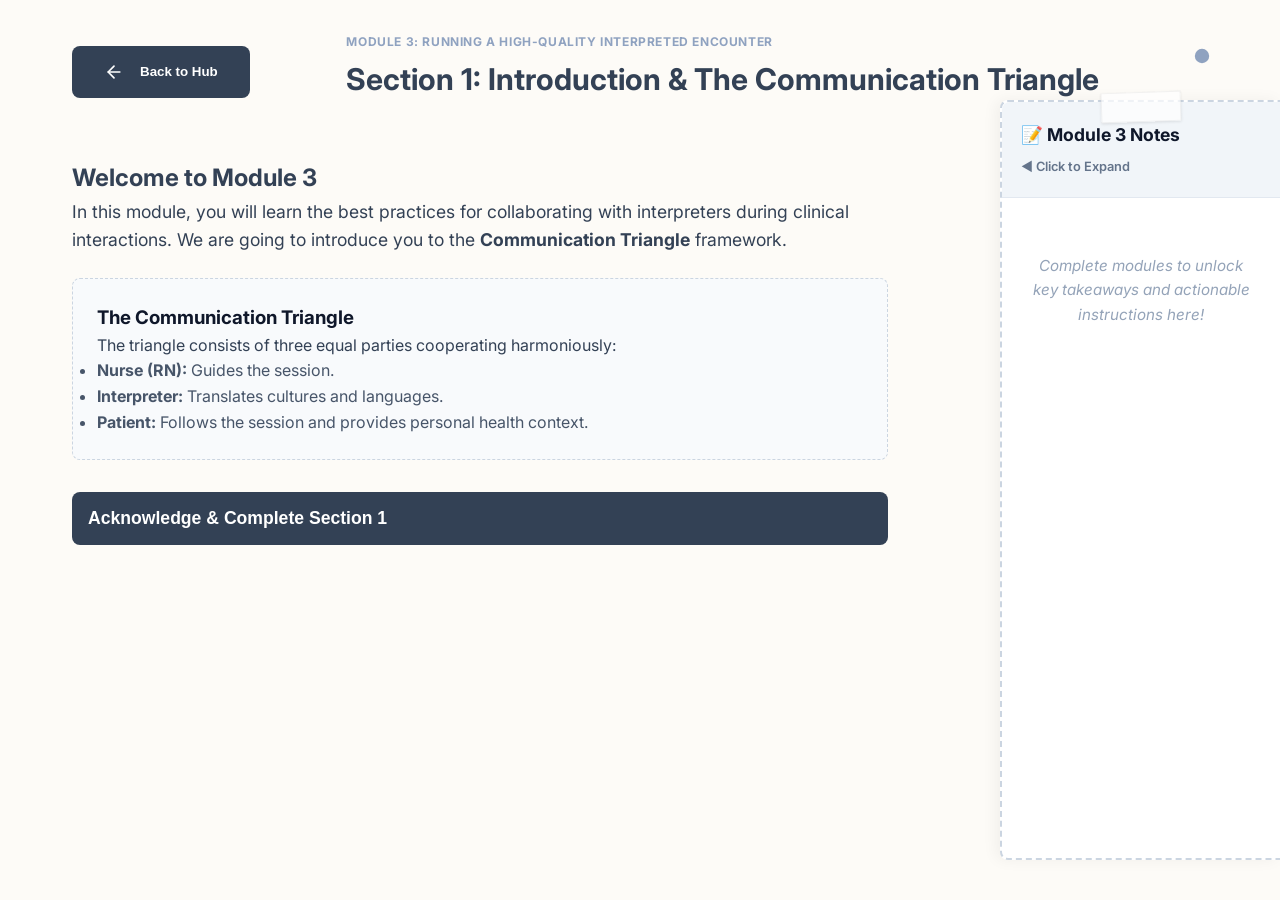
==== submodule1.html @ 5768f39b "Update notes download to .doc format, refine headers, and fix UI copy" ====
<!DOCTYPE html>
<html lang="en">

<head>
    <meta charset="UTF-8">
    <meta name="viewport" content="width=device-width, initial-scale=1.0">
    <title>Section 1: Introduction | Module 3</title>
    <link rel="stylesheet" href="style.css">
    <link rel="preconnect" href="https://fonts.googleapis.com">
    <link rel="preconnect" href="https://fonts.gstatic.com" crossorigin>
    <link href="https://fonts.googleapis.com/css2?family=Inter:wght@400;600;700;800&display=swap" rel="stylesheet">
    <style>
        .completion-banner {
            background: rgba(34, 197, 94, 0.1);
            border: 1px solid rgba(34, 197, 94, 0.3);
            border-radius: 12px;
            padding: 2rem;
            text-align: center;
            margin-top: 2rem;
            display: none;
        }
    </style>
</head>

<body>
    <div id="app" style="max-width: 1200px;">
        <header>
            <div id="navLeft"></div>
            <div>
                <span class="role-label" style="color: var(--accent-color)">Module 3: Running a High-Quality Interpreted
                    Encounter</span>
                <h1>Section 1: Introduction & The Communication Triangle</h1>
            </div>
            <div class="step-indicator" id="stepIndicator">
                <div class="step-dot active"></div>
            </div>
        </header>

        <main id="mainContent" style="padding-right: 320px;">
            <div class="card" style="margin-bottom: 2rem;">
                <h2 style="color: var(--primary-color); margin-top: 0;">Welcome to Module 3</h2>
                <p style="font-size: 1.1rem; line-height: 1.6; color: var(--secondary-color);">
                    In this module, you will learn the best practices for collaborating with interpreters during
                    clinical interactions.
                    We are going to introduce you to the <strong>Communication Triangle</strong> framework.
                </p>

                <div
                    style="background: #f8fafc; border: 1px dashed #cbd5e1; padding: 1.5rem; border-radius: 8px; margin-top: 1.5rem;">
                    <h3 style="color: #0f172a; margin-top: 0;">The Communication Triangle</h3>
                    <p style="color: #334155;">The triangle consists of three equal parties cooperating harmoniously:
                    </p>
                    <ul style="color: #475569; margin-bottom: 0;">
                        <li><strong>Nurse (RN):</strong> Guides the session.</li>
                        <li><strong>Interpreter:</strong> Translates cultures and languages.</li>
                        <li><strong>Patient:</strong> Follows the session and provides personal health context.</li>
                    </ul>
                </div>
            </div>

            <button id="completeBtn" class="btn" style="width: 100%; padding: 1rem; font-size: 1.1rem;">
                Acknowledge & Complete Section 1
            </button>

            <div id="completionBanner" class="completion-banner">
                <h3 style="color: #15803d; margin-top: 0;">🎉 Section 1 Completed!</h3>
                <p style="color: #166534; font-size: 1.1rem; margin-bottom: 1.5rem;">
                    You have unlocked <strong>Submodule 2</strong> and the <em>Communication Triangle</em> has been
                    globally added to your Notes Panel.
                </p>
                <a href="index.html" class="btn">Return to Hub</a>
            </div>
        </main>

        <!-- Global Notes Panel (Hidden inherently until unlocked) -->
        <div id="globalNotes" class="notes-panel collapsed"
            style="position: fixed; top: 100px; right: 0; width: 280px; bottom: 40px; background: white; border-left: 2px dashed #cbd5e1; border-top: 2px dashed #cbd5e1; border-bottom: 2px dashed #cbd5e1; border-radius: 8px 0 0 8px; transition: width 0.4s cubic-bezier(0.4, 0, 0.2, 1); display: flex; flex-direction: column; box-shadow: -4px 0 15px rgba(0,0,0,0.05); z-index: 100; display: none;">

            <!-- Fake tape -->
            <div
                style="position: absolute; top: -10px; left: 50%; transform: translateX(-50%) rotate(-2deg); width: 80px; height: 30px; background: rgba(255, 255, 255, 0.7); border: 1px solid rgba(0,0,0,0.05); box-shadow: 0 1px 3px rgba(0,0,0,0.1); z-index: 10; font-size: 0; pointer-events: none;">
                tape</div>

            <div id="notesHeader"
                style="padding: 1.2rem; background: #f1f5f9; border-bottom: 1px solid #e2e8f0; font-weight: bold; display: flex; justify-content: space-between; align-items: center; flex-wrap: wrap; gap: 8px; border-radius: 8px 0 0 0; cursor: pointer;">
                <span style="font-family: inherit; font-size: 1.1rem; color: #0f172a; white-space: nowrap;">📝 Module 3
                    Notes</span>
                <span id="notesToggleIcon"
                    style="font-size: 0.8em; color: #64748b; font-weight: 600; white-space: nowrap;">◀ Click to
                    Expand</span>
            </div>

            <div style="display: flex; flex: 1; overflow: hidden; padding: 1.5rem; gap: 1.5rem; overflow-x: visible;">

                <!-- Empty State Placeholder -->
                <div id="emptyNotesMessage"
                    style="color: #94a3b8; font-size: 0.95rem; text-align: center; margin-top: 2rem; width: 100%; font-style: italic; display: none;">
                    Complete modules to unlock key takeaways and actionable instructions here!
                </div>

                <!-- Green Content -->
                <div class="green-content"
                    style="flex: 0 0 240px; display: none; flex-direction: column; align-items: center; overflow-y: auto; overflow-x: visible; padding-right: 10px;">
                    <div
                        style="background: rgba(34, 197, 94, 0.1); color: #15803d; padding: 0.3rem 0.8rem; border-radius: 20px; font-weight: 700; font-size: 0.75rem; text-transform: uppercase; letter-spacing: 0.5px; margin-bottom: 1.5rem; border: 1px solid rgba(34, 197, 94, 0.3);">
                        Always Bear in Mind
                    </div>
                    <h4
                        style="color: #16a34a; margin-bottom: 2rem; font-size: 0.95rem; text-transform: uppercase; letter-spacing: 0.5px; border-bottom: 2px solid #16a34a; padding-bottom: 0.2rem;">
                        Communication Triangle</h4>

                    <div class="graphic-container"
                        style="position: relative; width: 100%; height: 260px; min-height: 260px; padding: 20px 0; margin-top: 10px; display: block; overflow: visible;">
                        <svg class="triangle-svg" viewBox="0 0 300 260"
                            style="position: absolute; top: 0; left: 0; transform: none; width: 100%; height: 100%; z-index: 1;">
                            <path d="M150 20 L255 230 L45 230 Z" fill="none" stroke="#16a34a" stroke-width="3"
                                stroke-dasharray="6,4" />
                        </svg>

                        <div class="node-container rn-node"
                            style="position: absolute; top: -10px; left: 50%; transform: translateX(-50%); z-index: 2; text-align: center;">
                            <div class="node"
                                style="width: 50px; height: 50px; background: white; border-radius: 50%; border: 2px solid #16a34a; display: flex; align-items: center; justify-content: center; overflow: hidden; cursor: pointer;">
                                <img src="./assets/nurse.png" style="width: 100%; height: 100%; object-fit: cover;"
                                    alt="RN">
                            </div>
                            <div class="node-text"
                                style="font-size: 0.85rem; margin-top: 6px; font-weight: 700; color: #16a34a;">RN</div>
                        </div>

                        <div class="node-container int-node"
                            style="position: absolute; bottom: 0; right: 8px; z-index: 2; text-align: center;">
                            <div class="node"
                                style="width: 50px; height: 50px; background: white; border-radius: 50%; border: 2px solid #16a34a; display: flex; align-items: center; justify-content: center; overflow: hidden; cursor: pointer;">
                                <img src="./assets/interpreter.png"
                                    style="width: 100%; height: 100%; object-fit: cover;" alt="Interpreter">
                            </div>
                            <div class="node-text"
                                style="font-size: 0.85rem; margin-top: 6px; font-weight: 700; color: #16a34a;">
                                Interpreter</div>
                        </div>

                        <div class="node-container pat-node"
                            style="position: absolute; bottom: 0; left: 8px; z-index: 2; text-align: center;">
                            <div class="node"
                                style="width: 50px; height: 50px; background: white; border-radius: 50%; border: 2px solid #16a34a; display: flex; align-items: center; justify-content: center; overflow: hidden; cursor: pointer;">
                                <img src="./assets/patient.png" style="width: 100%; height: 100%; object-fit: cover;"
                                    alt="Patient">
                            </div>
                            <div class="node-text"
                                style="font-size: 0.85rem; margin-top: 6px; font-weight: 700; color: #16a34a;">Patient
                            </div>
                        </div>
                    </div>

                    <div style="margin-top: 1.5rem; width: 100%; text-align: left;">
                        <h5
                            style="color: #16a34a; margin-bottom: 0.5rem; font-size: 0.85rem; text-transform: uppercase; letter-spacing: 0.5px; border-bottom: 1px dotted #16a34a; padding-bottom: 0.2rem;">
                            Interpreting Methods</h5>
                        <ul
                            style="padding-left: 1.2rem; font-size: 0.85rem; line-height: 1.4; color: #166534; margin-top: 0.5rem;">
                            <li style="margin-bottom: 0.3rem;">Turn-taking with the interpreter</li>
                            <li>Looking at the patient</li>
                        </ul>
                    </div>
                </div>

                <!-- Blue Content -->
                <div class="blue-content"
                    style="flex: 1; opacity: 0; transition: opacity 0.3s; color: #1e3a8a; display: none; flex-direction: column; justify-content: flex-start; border-left: 1px solid #dbeafe; padding-left: 1.5rem; min-width: 320px; overflow-y: auto; padding-right: 10px;">

                    <div
                        style="align-self: flex-start; background: rgba(30, 58, 138, 0.1); color: #1e40af; padding: 0.3rem 0.8rem; border-radius: 20px; font-weight: 700; font-size: 0.75rem; text-transform: uppercase; letter-spacing: 0.5px; margin-bottom: 1.5rem; border: 1px solid rgba(30, 58, 138, 0.3);">
                        Only Follow at Actions
                    </div>

                    <h4
                        style="color: #1e3a8a; margin-bottom: 1rem; font-size: 1.15rem; border-bottom: 2px solid #dbeafe; padding-bottom: 0.6rem;">
                        <div class="hover-note-line" style="margin-bottom: 0.2rem;">
                            <p style="color: #1e3a8a; font-size: 1rem; line-height: 1.5; font-weight: 500; margin: 0;">
                                A successful pre-briefing with interpreters should cover:
                            </p>
                            <button class="add-note-btn" title="Add note">+</button>
                            <textarea class="inline-user-note hidden" id="userNote-1"
                                placeholder="Add personal note..."></textarea>
                        </div>

                        <ul
                            style="margin-top: 0.5rem; padding-left: 1.4rem; font-size: 0.95rem; line-height: 1.6; font-weight: 500; color: #1e3a8a;">
                            <li class="hover-note-line" style="margin-bottom: 0.4rem;">
                                <span><strong>Goal:</strong> The primary purpose of the interaction.</span>
                                <button class="add-note-btn" title="Add note">+</button>
                                <textarea class="inline-user-note hidden" id="userNote-2"
                                    placeholder="Add personal note..."></textarea>
                            </li>
                            <li class="hover-note-line" style="margin-bottom: 0.4rem;">
                                <span><strong>Jargon info:</strong> Expected medical terms to clarify.</span>
                                <button class="add-note-btn" title="Add note">+</button>
                                <textarea class="inline-user-note hidden" id="userNote-3"
                                    placeholder="Add personal note..."></textarea>
                            </li>
                            <li class="hover-note-line" style="margin-bottom: 0.4rem;">
                                <span><strong>Patient risk:</strong> Mental state and health literacy.</span>
                                <button class="add-note-btn" title="Add note">+</button>
                                <textarea class="inline-user-note hidden" id="userNote-4"
                                    placeholder="Add personal note..."></textarea>
                            </li>
                            <li class="hover-note-line" style="margin-bottom: 0.4rem;">
                                <span><strong>Culture question:</strong> Inviting interpreter insights on
                                    culture.</span>
                                <button class="add-note-btn" title="Add note">+</button>
                                <textarea class="inline-user-note hidden" id="userNote-5"
                                    placeholder="Add personal note..."></textarea>
                            </li>
                            <li class="hover-note-line" style="margin-bottom: 0.4rem;">
                                <span><strong>Turn-taking rule:</strong> Short, one-sentence pacing.</span>
                                <button class="add-note-btn" title="Add note">+</button>
                                <textarea class="inline-user-note hidden" id="userNote-6"
                                    placeholder="Add personal note..."></textarea>
                            </li>
                        </ul>

                        <div
                            style="margin-top: 1.5rem; background: #eff6ff; padding: 1.2rem; border-radius: 8px; border: 1px solid #bfdbfe; position: relative;">
                            <span
                                style="position: absolute; top: -10px; left: 15px; background: #eff6ff; padding: 0 8px; font-size: 0.75rem; text-transform: uppercase; font-weight: 700; color: #1e3a8a; border: 1px solid #bfdbfe; border-radius: 10px;">AI
                                Personalized Feedback</span>
                            <p id="notesFeedback"
                                style="font-size: 0.95rem; color: #172554; margin: 0; font-style: italic;">
                                "Excellent identification of key terms! Keep in mind to also establish explicit
                                turn-taking
                                rules upfront to ensure a smooth flow."
                            </p>
                        </div>
                </div>
            </div>
        </div>
    </div>

    <script src="./shared.js"></script>
    <script>
        document.getElementById('completeBtn').addEventListener('click', function () {
            // Unlock Hub Progress Level 2 (Submodule 2 unlocked)
            let curr = parseInt(localStorage.getItem('module3_unlockLevel') || '1');
            if (curr < 2) localStorage.setItem('module3_unlockLevel', '2');

            // Unlock Green Content globally in the Notes Hub array
            let notesData = localStorage.getItem('module3_notesUnlocked');
            let unlocked = notesData ? JSON.parse(notesData) : [];
            if (!unlocked.includes('green')) {
                unlocked.push('green');
                localStorage.setItem('module3_notesUnlocked', JSON.stringify(unlocked));
            }

            // Visually fire the green sidebar instantly, hide button, show completion
            syncNotesState();
            if (typeof triggerNotesUpdateAnimation === 'function') {
                triggerNotesUpdateAnimation();
            }
            this.style.display = 'none';
            document.getElementById('completionBanner').style.display = 'block';
        });
    </script>
</body>

</html>
---- style.css ----
:root {
  /* New Softer, Bird-Inspired Palette */
  --primary-bg: #fdfbf7;
  /* Warm white/cream */
  --secondary-bg: #ffffff;
  --text-main: #334155;
  --text-muted: #64748b;
  --border-color: #e2e8f0;

  --accent-color: #8FA2C0;
  /* Light Steel Blue (Nurse Owl) */
  --accent-soft: rgba(143, 162, 192, 0.15);

  --interpreter-color: #C1B08C;
  /* Warm Beige (Interpreter Owl) */
  --interpreter-soft: rgba(193, 176, 140, 0.15);

  --patient-color: #8F9779;
  /* Sage Green (Patient Robin Beanie) */
  --patient-soft: rgba(143, 151, 121, 0.15);

  --warning: #DEB887;
  /* Golden/Mustard Yellow */
  --success: #65a30d;
  --danger: #ef4444;

  --radius-lg: 16px;
  --radius-md: 8px;
  --blur: 16px;
}

* {
  box-sizing: border-box;
  margin: 0;
  padding: 0;
}

body {
  font-family: 'Inter', system-ui, -apple-system, sans-serif;
  background-color: var(--primary-bg);
  color: var(--text-main);
  line-height: 1.6;
  min-height: 100vh;
  display: flex;
  flex-direction: column;
  overflow-x: hidden;
  transition: background-color 0.5s ease;
}

#app {
  max-width: 900px;
  margin: 0 auto;
  padding: 2rem;
  width: 100%;
  flex: 1;
  display: flex;
  flex-direction: column;
}

/* Header & Progress */
header {
  margin-bottom: 3rem;
  display: flex;
  justify-content: space-between;
  align-items: center;
}

.step-indicator {
  display: flex;
  gap: 1rem;
  margin-bottom: 2rem;
}

.step-dot {
  width: 12px;
  height: 12px;
  border-radius: 50%;
  background: var(--border-color);
  transition: all 0.3s ease;
}

.step-dot.active {
  background: var(--accent-color);
  transform: scale(1.2);
}

.step-dot.completed {
  background: var(--success);
}

/* Common Layouts */
.glass-card {
  background: rgba(255, 255, 255, 0.8);
  backdrop-filter: blur(var(--blur));
  -webkit-backdrop-filter: blur(var(--blur));
  border: 1px solid rgba(226, 232, 240, 0.8);
  border-radius: var(--radius-lg);
  padding: 2rem;
  box-shadow: 0 10px 30px rgba(0, 0, 0, 0.05);
  margin-bottom: 2rem;
  transition: all 0.5s ease;
}

h1 {
  font-size: 1.875rem;
  font-weight: 700;
  margin-bottom: 0.5rem;
  color: var(--text-main);
}

.subtitle {
  color: var(--text-muted);
  font-size: 1rem;
  margin-bottom: 2rem;
  font-weight: 600;
}

/* Character Avatars */
.avatar {
  width: 100px;
  height: 100px;
  display: flex;
  align-items: center;
  justify-content: center;
  transition: transform 0.3s cubic-bezier(0.175, 0.885, 0.32, 1.275);
}

.avatar.rn {
  color: var(--accent-color);
}

.avatar.interpreter {
  color: var(--interpreter-color);
}

.avatar.patient {
  color: var(--patient-color);
}

.avatar.speaking {
  transform: scale(1.15);
}

.avatar.speaking .char-img {
  filter: drop-shadow(0 8px 15px rgba(0, 0, 0, 0.25));
}

/* Dialogue Entry */
.dialogue-container {
  display: flex;
  flex-direction: column;
  gap: 1.5rem;
  margin-bottom: 2rem;
}

.dialogue-row {
  display: flex;
  gap: 1rem;
  opacity: 0;
  transform: translateY(20px);
  animation: slideIn 0.5s forwards ease-out;
  align-items: flex-end;
}

.dialogue-row.interpreter-row {
  flex-direction: row-reverse;
}

.bubble {
  max-width: 80%;
  padding: 1rem 1.5rem;
  border-radius: var(--radius-lg);
  position: relative;
  background: var(--secondary-bg);
  border: 1px solid var(--border-color);
  box-shadow: 0 4px 6px rgba(0, 0, 0, 0.02);
}

@keyframes slideIn {
  to {
    opacity: 1;
    transform: translateY(0);
  }
}

.bubble.rn {
  border-bottom-left-radius: 4px;
  border-left: 4px solid var(--accent-color);
}

.bubble.interpreter {
  border-bottom-right-radius: 4px;
  border-right: 4px solid var(--interpreter-color);
  background: var(--interpreter-soft);
}

.role-label {
  font-size: 0.75rem;
  font-weight: 700;
  text-transform: uppercase;
  letter-spacing: 0.05em;
  margin-bottom: 0.25rem;
  display: block;
}

.role-label.rn {
  color: var(--accent-color);
}

.role-label.interpreter {
  color: var(--interpreter-color);
}

/* Hotspots & Popups */
.hotspot {
  cursor: pointer;
  background: var(--accent-soft);
  border-bottom: 2px dashed var(--accent-color);
  transition: all 0.2s;
  padding: 0 4px;
  border-radius: 4px;
  position: relative;
}

.hotspot:hover {
  background: var(--accent-color);
  color: white;
}

.popup-tooltip {
  position: absolute;
  z-index: 100;
  background: white;
  border-radius: var(--radius-md);
  padding: 1rem;
  box-shadow: 0 10px 25px rgba(0, 0, 0, 0.15);
  width: 250px;
  font-size: 0.9rem;
  line-height: 1.4;
  color: var(--text-main);
  opacity: 0;
  transform: translateY(10px);
  pointer-events: none;
  transition: all 0.3s cubic-bezier(0.175, 0.885, 0.32, 1.275);
  border-left: 4px solid var(--accent-color);
}

.popup-tooltip.active {
  opacity: 1;
  transform: translateY(0);
  pointer-events: auto;
}

/* Triangle Graphic */
.graphic-container {
  display: flex;
  justify-content: center;
  align-items: center;
  padding: 4rem 0;
  position: relative;
  min-height: 400px;
}

.triangle-svg {
  position: absolute;
  top: 50%;
  left: 50%;
  transform: translate(-50%, -50%);
  width: 300px;
  height: 260px;
  z-index: 1;
  pointer-events: none;
}

.node-container {
  position: absolute;
  z-index: 10;
  display: flex;
  flex-direction: column;
  align-items: center;
  gap: 0.5rem;
  cursor: help;
}

.node-container.rn-node {
  top: 10%;
  left: 50%;
  transform: translateX(-50%);
}

.node-container.int-node {
  bottom: 10%;
  right: 20%;
}

.node-container.pat-node {
  bottom: 10%;
  left: 20%;
}

.node {
  width: 150px;
  height: 150px;
  display: flex;
  align-items: center;
  justify-content: center;
  transition: all 0.3s ease;
}

.char-img {
  width: 100%;
  height: 100%;
  object-fit: contain;
  filter: drop-shadow(0 10px 15px rgba(0, 0, 0, 0.15));
}

.node-container:hover .node {
  transform: scale(1.1);
}

.node-text {
  font-weight: 700;
  color: var(--text-main);
  background: rgba(255, 255, 255, 0.8);
  padding: 2px 8px;
  border-radius: 4px;
}

/* Buttons */
.btn {
  background: var(--text-main);
  color: white;
  border: none;
  padding: 1rem 2rem;
  border-radius: var(--radius-md);
  font-weight: 600;
  cursor: pointer;
  transition: all 0.2s;
  display: inline-flex;
  align-items: center;
  gap: 0.5rem;
}

.btn:hover {
  transform: translateY(-2px);
  box-shadow: 0 4px 15px rgba(0, 0, 0, 0.15);
  background: #1e293b;
}

.btn-record {
  background: var(--danger);
}

.btn-record.recording {
  animation: pulse 1.5s infinite;
}

@keyframes pulse {
  0% {
    transform: scale(1);
    box-shadow: 0 0 0 0 rgba(239, 68, 68, 0.4);
  }

  70% {
    transform: scale(1.05);
    box-shadow: 0 0 0 15px rgba(239, 68, 68, 0);
  }

  100% {
    transform: scale(1);
    box-shadow: 0 0 0 0 rgba(239, 68, 68, 0);
  }
}

/* Results & Badges */
.badge-container {
  display: flex;
  flex-direction: column;
  align-items: center;
  margin-bottom: 2rem;
  padding: 2rem;
  background: linear-gradient(135deg, rgba(255, 255, 255, 1) 0%, rgba(243, 244, 246, 1) 100%);
  border-radius: var(--radius-lg);
  border: 1px solid var(--warning);
  box-shadow: 0 10px 20px rgba(222, 184, 135, 0.15);
}

.badge-icon {
  font-size: 4rem;
  margin-bottom: 1rem;
  animation: bounceIn 0.8s cubic-bezier(0.175, 0.885, 0.32, 1.275);
}

@keyframes bounceIn {
  0% {
    transform: scale(0);
    opacity: 0;
  }

  50% {
    transform: scale(1.2);
  }

  100% {
    transform: scale(1);
    opacity: 1;
  }
}

.badge-title {
  font-size: 1.5rem;
  font-weight: 800;
  color: var(--warning);
  text-transform: uppercase;
  letter-spacing: 0.05em;
  margin-bottom: 0.5rem;
  text-align: center;
}

.feedback-text {
  font-style: italic;
  color: var(--text-main);
  text-align: center;
  max-width: 500px;
  line-height: 1.8;
  padding: 1rem;
  background: white;
  border-radius: var(--radius-md);
  box-shadow: inset 0 2px 4px rgba(0, 0, 0, 0.02);
}

.criterion-list {
  list-style: none;
}

.criterion-item {
  display: flex;
  align-items: center;
  gap: 1rem;
  padding: 0.75rem 0;
  border-bottom: 1px solid var(--border-color);
}

.status-icon {
  width: 16px;
  height: 16px;
  border-radius: 50%;
}

.status-icon.met {
  background: var(--success);
}

.status-icon.unmet {
  background: var(--danger);
  box-shadow: inset 0 0 0 2px white;
}

/* --- Chat Bubble Layout --- */
.chat-container {
  display: flex;
  flex-direction: column;
  gap: 1.5rem;
  padding: 1rem 0;
}

.chat-message {
  display: flex;
  align-items: flex-end;
  gap: 1rem;
  max-width: 85%;
}

.chat-message.left {
  align-self: flex-start;
}

.chat-message.right {
  align-self: flex-end;
  flex-direction: row-reverse;
}

.chat-avatar-wrapper {
  width: 50px;
  height: 50px;
  flex-shrink: 0;
  border-radius: 50%;
}

.chat-bubble {
  padding: 1rem 1.2rem;
  font-size: 1.05rem;
  line-height: 1.5;
  border-radius: 20px;
  position: relative;
  box-shadow: 0 4px 10px rgba(0, 0, 0, 0.05);
}

.chat-message.left .chat-bubble {
  background: white;
  border: 1px solid var(--border-color);
  border-bottom-left-radius: 4px;
}

.chat-message.right .chat-bubble {
  background: var(--interpreter-color);
  color: white;
  border-bottom-right-radius: 4px;
}

/* Make right bubbles' tooltip readable */
.chat-message.right .popup-tooltip {
  color: var(--text-color);
}

/* --- Wing Flap Animation --- */
#wingsSvg {
  position: absolute;
  top: 50%;
  left: 50%;
  transform: translate(-50%, -50%);
  width: 320px;
  height: 200px;
  z-index: -1;
  opacity: 0;
  transition: opacity 0.4s ease;
  pointer-events: none;
}

#wingsSvg.active {
  opacity: 1;
}

.wing-left {
  transform-origin: 160px 100px;
}

.wing-right {
  transform-origin: 160px 100px;
}

#wingsSvg.active .wing-left {
  animation: flap-left 1.2s infinite alternate ease-in-out;
}

#wingsSvg.active .wing-right {
  animation: flap-right 1.2s infinite alternate ease-in-out;
}

@keyframes flap-left {
  0% {
    transform: rotate(0deg) scale(0.9);
    fill: var(--accent-light);
  }

  100% {
    transform: rotate(-15deg) scale(1.1);
    fill: var(--accent-color);
  }
}

@keyframes flap-right {
  0% {
    transform: rotate(0deg) scale(0.9);
    fill: var(--accent-light);
  }

  100% {
    transform: rotate(15deg) scale(1.1);
    fill: var(--accent-color);
  }
}

/* --- V1.5 Full-Screen Layouts --- */

/* Step 2: Visual Novel Layout using Grid */
#step2 {
  position: relative;
  width: 100%;
}

.step2-flex {
  display: flex;
  justify-content: center;
  align-items: flex-start;
  position: relative;
  width: 100%;
}

.vn-character-bg {
  position: sticky;
  top: 15vh;
  /* Comfortably pinned to viewport while scrolling */
  height: max-content;
  /* Allow the box to shrink-wrap the image, maximizing visibility vertically */
  width: 0;
  /* Huge flex trick: takes 0 width in the row so the transcript can be as wide as it wants */
  z-index: 0;
  pointer-events: none;
  display: flex;
  align-items: flex-start;
  /* Anchor them at the top of their sticky box so they don't hide out of bounds below */
}

.vn-character-bg.left {
  justify-content: flex-end;
}

.vn-character-bg.right {
  justify-content: flex-start;
}

.vn-character-bg.left img {
  margin-right: -4rem;
  /* Pull image tightly into the padding of the transcript box */
}

.vn-character-bg.right img {
  margin-left: -4rem;
  /* Pull image tightly into the padding of the transcript box */
}

.vn-character-bg img {
  width: 65vw;
  /* Need larger percentage to trigger 850px limit on smaller screens */
  max-width: 850px;
  /* Force huge massive image sizes */
  min-width: 400px;
  height: auto;
  max-height: 120vh;
  /* Removed 100% limit that was starving the width aspect ratio */
  object-fit: contain;
  object-position: bottom;
  filter: drop-shadow(0 10px 20px rgba(0, 0, 0, 0.15));
}

#hotspotTranscript {
  width: 100%;
  max-width: 500px;
  /* Restored to 500px per user request */
  position: relative;
  z-index: 10;
  background: rgba(255, 255, 255, 0.7);
  backdrop-filter: blur(10px);
  -webkit-backdrop-filter: blur(10px);
  padding: 1rem;
  border-radius: var(--radius-lg);
  box-shadow: 0 8px 32px rgba(0, 0, 0, 0.1);
  border: 1px solid rgba(255, 255, 255, 0.4);
}

/* Step 4: Hero Recording Layout */
#step4 {
  position: relative;
  overflow: hidden;
}

.winged-owl-bg {
  position: fixed;
  bottom: -15vh;
  left: 0;
  width: calc(100vw - 320px);
  /* stop before the notes panel */
  height: 50vh;
  z-index: 20;
  pointer-events: none;
  display: flex;
  justify-content: center;
  align-items: flex-end;
}

.winged-owl-bg img {
  width: auto;
  max-width: 110%;
  height: 100%;
  object-fit: contain;
  object-position: bottom;
  transition: transform 0.4s cubic-bezier(0.175, 0.885, 0.32, 1.275), filter 0.4s ease;
  filter: drop-shadow(0 10px 20px rgba(0, 0, 0, 0.1));
}

.winged-owl-bg.recording-active img {
  animation: giant-wing-flap 2s infinite alternate ease-in-out;
}

@keyframes giant-wing-flap {
  0% {
    transform: scale(1) translateY(0);
    filter: drop-shadow(0 10px 20px rgba(78, 205, 196, 0.3));
  }

  100% {
    transform: scale(1.03) translateY(-20px);
    filter: drop-shadow(0 30px 60px rgba(78, 205, 196, 0.8));
  }
}

/* Animations for Notes Unlocks */
@keyframes highlight-pulse {
  0% {
    box-shadow: 0 0 0 0 rgba(34, 197, 94, 0.7);
    border-color: rgba(34, 197, 94, 0.8);
  }

  50% {
    box-shadow: 0 0 0 15px rgba(34, 197, 94, 0);
    border-color: #cbd5e1;
  }

  100% {
    box-shadow: 0 0 0 0 rgba(34, 197, 94, 0);
    border-color: #cbd5e1;
  }
}

.notes-update-glow {
  animation: highlight-pulse 2s cubic-bezier(0.4, 0, 0.2, 1) !important;
  border-left-color: #22c55e !important;
  border-top-color: #22c55e !important;
  border-bottom-color: #22c55e !important;
}

/* User Editable Inline Notes Area */
.inline-user-note {
  width: 100%;
  min-height: 2.5rem;
  background: transparent;
  border: 1px dashed transparent;
  border-radius: 4px;
  color: #000000;
  font-family: 'Inter', sans-serif;
  font-size: 0.95rem;
  font-weight: 600;
  padding: 0.5rem;
  margin: 0.2rem 0;
  resize: vertical;
  transition: border-color 0.2s, background-color 0.2s;
}

.inline-user-note::placeholder {
  color: rgba(30, 58, 138, 0.4);
  font-weight: 400;
  font-style: italic;
}

.inline-user-note:hover,
.inline-user-note:focus {
  border-color: rgba(30, 58, 138, 0.3);
  background: rgba(255, 255, 255, 0.5);
  outline: none;
}

.inline-user-note.hidden {
  display: none !important;
}

.hover-note-line {
  position: relative;
  padding-right: 25px;
  /* space for the + button */
}

.add-note-btn {
  position: absolute;
  right: 0;
  top: 2px;
  width: 18px;
  height: 18px;
  border: none;
  border-radius: 50%;
  font-size: 14px;
  line-height: 18px;
  text-align: center;
  cursor: pointer;
  opacity: 0;
  transition: opacity 0.2s, background 0.2s;
  display: flex;
  align-items: center;
  justify-content: center;
  padding: 0;
}

.hover-note-line:hover .add-note-btn {
  opacity: 1;
}

/* Blue Context Defaults */
.blue-content .add-note-btn {
  background: #dbeafe;
  color: #1e40af;
}

.blue-content .add-note-btn:hover {
  background: #bfdbfe;
}

.blue-content .inline-user-note::placeholder {
  color: rgba(30, 58, 138, 0.4);
}

.blue-content .inline-user-note:hover,
.blue-content .inline-user-note:focus {
  border-color: rgba(30, 58, 138, 0.3);
}

/* Green Context Defaults */
.green-content .add-note-btn {
  background: #dcfce7;
  color: #166534;
}

.green-content .add-note-btn:hover {
  background: #bbf7d0;
}

.green-content .inline-user-note::placeholder {
  color: rgba(22, 101, 52, 0.4);
}

.green-content .inline-user-note:hover,
.green-content .inline-user-note:focus {
  border-color: rgba(22, 101, 52, 0.3);
}

/* Global Notes Expansion Toast Popup */
.notes-toast {
  position: absolute;
  top: 50%;
  left: 50%;
  width: 85%;
  background: rgba(15, 23, 42, 0.95);
  backdrop-filter: blur(8px);
  border: 1px solid rgba(255, 255, 255, 0.15);
  color: white;
  padding: 1.5rem;
  border-radius: 12px;
  box-shadow: 0 20px 40px rgba(0, 0, 0, 0.4);
  font-size: 1.05rem;
  line-height: 1.5;
  font-weight: 500;
  text-align: center;
  z-index: 1000;
  opacity: 0;
  visibility: hidden;
  transform: translate(-50%, -40%);
  transition: transform 0.4s cubic-bezier(0.4, 0, 0.2, 1), opacity 0.4s, visibility 0.4s;
  pointer-events: none;
}

.notes-toast.show {
  transform: translate(-50%, -50%);
  opacity: 1;
  visibility: visible;
}
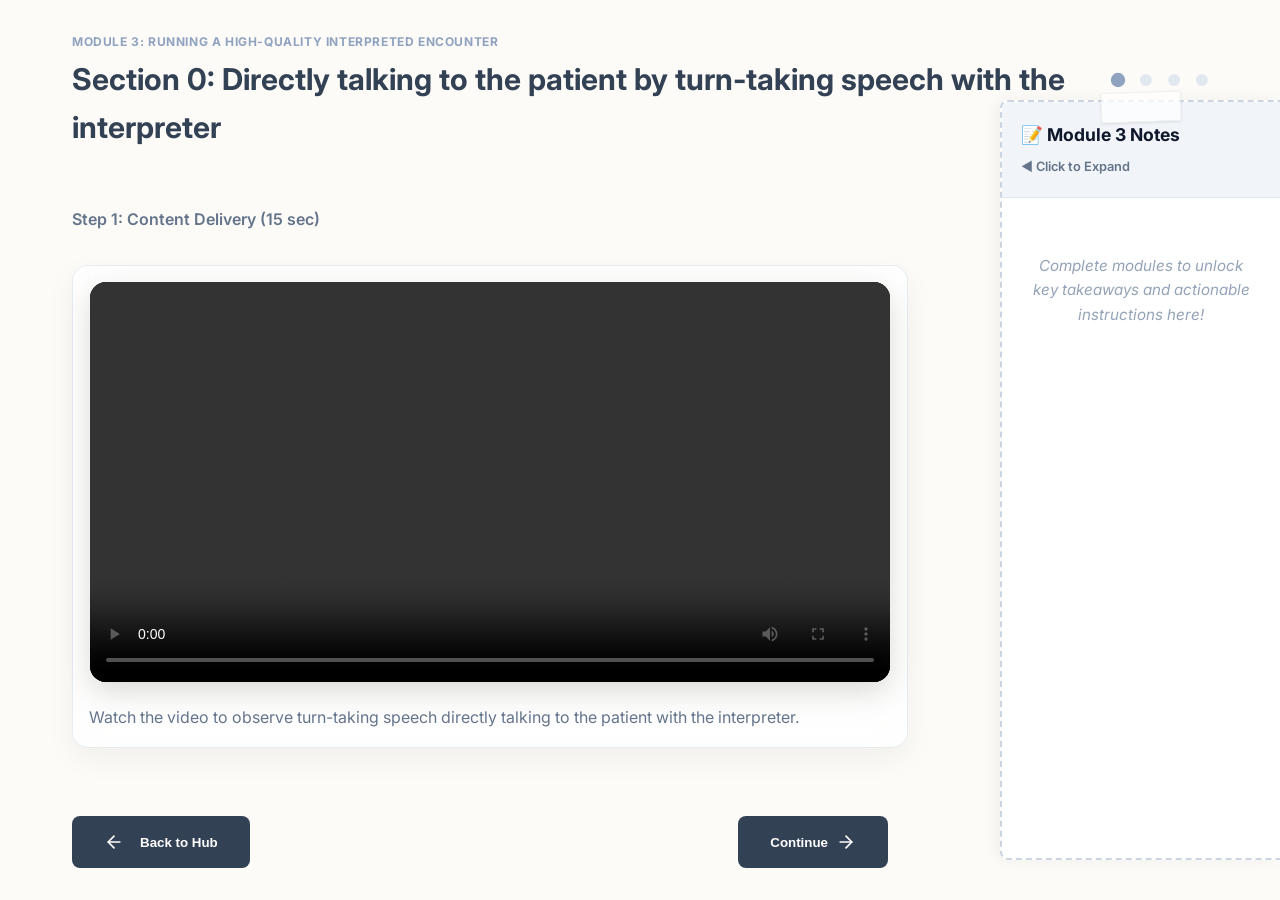
==== commit f5b49b45: "fix(notes): bind Submodule 1 green notes to global update logic" ====
--- a/submodule1.html
+++ b/submodule1.html
@@ -4,72 +4,31 @@
 <head>
     <meta charset="UTF-8">
     <meta name="viewport" content="width=device-width, initial-scale=1.0">
-    <title>Section 1: Introduction | Module 3</title>
+    <title>Section 0: Directly talking to the patient | Module 3</title>
     <link rel="stylesheet" href="style.css">
     <link rel="preconnect" href="https://fonts.googleapis.com">
     <link rel="preconnect" href="https://fonts.gstatic.com" crossorigin>
     <link href="https://fonts.googleapis.com/css2?family=Inter:wght@400;600;700;800&display=swap" rel="stylesheet">
-    <style>
-        .completion-banner {
-            background: rgba(34, 197, 94, 0.1);
-            border: 1px solid rgba(34, 197, 94, 0.3);
-            border-radius: 12px;
-            padding: 2rem;
-            text-align: center;
-            margin-top: 2rem;
-            display: none;
-        }
-    </style>
 </head>
 
 <body>
     <div id="app" style="max-width: 1200px;">
         <header>
-            <div id="navLeft"></div>
             <div>
                 <span class="role-label" style="color: var(--accent-color)">Module 3: Running a High-Quality Interpreted
                     Encounter</span>
-                <h1>Section 1: Introduction & The Communication Triangle</h1>
+                <h1 id="sectionTitle">Section 0: Directly talking to the patient by turn-taking speech with the
+                    interpreter</h1>
             </div>
             <div class="step-indicator" id="stepIndicator">
                 <div class="step-dot active"></div>
+                <div class="step-dot"></div>
+                <div class="step-dot"></div>
             </div>
         </header>
 
-        <main id="mainContent" style="padding-right: 320px;">
-            <div class="card" style="margin-bottom: 2rem;">
-                <h2 style="color: var(--primary-color); margin-top: 0;">Welcome to Module 3</h2>
-                <p style="font-size: 1.1rem; line-height: 1.6; color: var(--secondary-color);">
-                    In this module, you will learn the best practices for collaborating with interpreters during
-                    clinical interactions.
-                    We are going to introduce you to the <strong>Communication Triangle</strong> framework.
-                </p>
-
-                <div
-                    style="background: #f8fafc; border: 1px dashed #cbd5e1; padding: 1.5rem; border-radius: 8px; margin-top: 1.5rem;">
-                    <h3 style="color: #0f172a; margin-top: 0;">The Communication Triangle</h3>
-                    <p style="color: #334155;">The triangle consists of three equal parties cooperating harmoniously:
-                    </p>
-                    <ul style="color: #475569; margin-bottom: 0;">
-                        <li><strong>Nurse (RN):</strong> Guides the session.</li>
-                        <li><strong>Interpreter:</strong> Translates cultures and languages.</li>
-                        <li><strong>Patient:</strong> Follows the session and provides personal health context.</li>
-                    </ul>
-                </div>
-            </div>
-
-            <button id="completeBtn" class="btn" style="width: 100%; padding: 1rem; font-size: 1.1rem;">
-                Acknowledge & Complete Section 1
-            </button>
-
-            <div id="completionBanner" class="completion-banner">
-                <h3 style="color: #15803d; margin-top: 0;">🎉 Section 1 Completed!</h3>
-                <p style="color: #166534; font-size: 1.1rem; margin-bottom: 1.5rem;">
-                    You have unlocked <strong>Submodule 2</strong> and the <em>Communication Triangle</em> has been
-                    globally added to your Notes Panel.
-                </p>
-                <a href="index.html" class="btn">Return to Hub</a>
-            </div>
+        <main id="mainContent" style="padding-right: 300px;">
+            <!-- Content will be injected by submodule1.js -->
         </main>
 
         <!-- Global Notes Panel (Hidden inherently until unlocked) -->
@@ -100,7 +59,7 @@
 
                 <!-- Green Content -->
                 <div class="green-content"
-                    style="flex: 0 0 240px; display: none; flex-direction: column; align-items: center; overflow-y: auto; overflow-x: visible; padding-right: 10px;">
+                    style="flex: 0 0 240px; opacity: 0; transition: opacity 0.3s; display: none; flex-direction: column; align-items: center; overflow-y: auto; overflow-x: visible; padding-right: 10px;">
                     <div
                         style="background: rgba(34, 197, 94, 0.1); color: #15803d; padding: 0.3rem 0.8rem; border-radius: 20px; font-weight: 700; font-size: 0.75rem; text-transform: uppercase; letter-spacing: 0.5px; margin-bottom: 1.5rem; border: 1px solid rgba(34, 197, 94, 0.3);">
                         Always Bear in Mind
@@ -233,34 +192,75 @@
                             </p>
                         </div>
                 </div>
+
+                <div id="sec3PatientNotes"
+                    style="display: none; margin-top: 1.5rem; opacity: 0; transition: opacity 0.5s ease-in;">
+                    <h4
+                        style="color: #1e3a8a; margin-bottom: 1rem; font-size: 1.15rem; border-bottom: 2px solid #dbeafe; padding-bottom: 0.6rem;">
+                        Pre-briefing with the patient
+                    </h4>
+                    <div class="hover-note-line" style="margin-bottom: 0.2rem;">
+                        <p style="color: #1e3a8a; font-size: 1rem; line-height: 1.5; font-weight: 500; margin: 0;">
+                            Good pre-briefing with the patient should FIRST confirm the interpretation method and
+                            devices usage:
+                        </p>
+                        <button class="add-note-btn" title="Add note">+</button>
+                        <textarea class="inline-user-note hidden" id="userNotePat-1"
+                            placeholder="Add personal note..."></textarea>
+                    </div>
+
+                    <ul
+                        style="margin-top: 0.5rem; padding-left: 1.4rem; font-size: 0.95rem; line-height: 1.6; font-weight: 500; color: #1e3a8a;">
+                        <li class="hover-note-line" style="margin-bottom: 0.4rem;">
+                            <span><strong>Interpretation:</strong> Introduce names of the nurse and the
+                                interpreter.</span>
+                            <button class="add-note-btn" title="Add note">+</button>
+                            <textarea class="inline-user-note hidden" id="userNotePat-2"
+                                placeholder="Add personal note..."></textarea>
+                        </li>
+                        <li class="hover-note-line" style="margin-bottom: 0.4rem;">
+                            <span><strong>Turn-taking rules:</strong> Keep sentences short and pause for
+                                interpreting.</span>
+                            <button class="add-note-btn" title="Add note">+</button>
+                            <textarea class="inline-user-note hidden" id="userNotePat-3"
+                                placeholder="Add personal note..."></textarea>
+                        </li>
+                        <li class="hover-note-line" style="margin-bottom: 0.4rem;">
+                            <span><strong>Devices usage:</strong> Explain how to use the devices to listen and
+                                speak.</span>
+                            <button class="add-note-btn" title="Add note">+</button>
+                            <textarea class="inline-user-note hidden" id="userNotePat-4"
+                                placeholder="Add personal note..."></textarea>
+                        </li>
+                    </ul>
+                    <div id="sec3PatientNotesSuggestion"
+                        style="display: none; margin-top: 1.5rem; background: #eff6ff; padding: 1.2rem; border-radius: 8px; border: 1px solid #bfdbfe; position: relative;">
+                        <span
+                            style="position: absolute; top: -10px; left: 15px; background: #eff6ff; padding: 0 8px; font-size: 0.75rem; text-transform: uppercase; font-weight: 700; color: #1e3a8a; border: 1px solid #bfdbfe; border-radius: 10px;">AI
+                            Personalized Feedback</span>
+                        <p id="sec3PatientNotesFeedbackText"
+                            style="font-size: 0.95rem; color: #172554; margin: 0; font-style: italic;">
+                        </p>
+                    </div>
+                </div>
             </div>
         </div>
+
+        <footer
+            style="margin-top: auto; padding-top: 2rem; display: flex; justify-content: space-between; padding-right: 320px;">
+            <div id="navLeft"></div>
+            <div id="navRight">
+                <button class="btn" id="nextBtn">Continue <svg width="20" height="20" viewBox="0 0 24 24" fill="none"
+                        stroke="currentColor" stroke-width="2" stroke-linecap="round" stroke-linejoin="round">
+                        <line x1="5" y1="12" x2="19" y2="12"></line>
+                        <polyline points="12 5 19 12 12 19"></polyline>
+                    </svg></button>
+            </div>
+        </footer>
     </div>
 
     <script src="./shared.js"></script>
-    <script>
-        document.getElementById('completeBtn').addEventListener('click', function () {
-            // Unlock Hub Progress Level 2 (Submodule 2 unlocked)
-            let curr = parseInt(localStorage.getItem('module3_unlockLevel') || '1');
-            if (curr < 2) localStorage.setItem('module3_unlockLevel', '2');
-
-            // Unlock Green Content globally in the Notes Hub array
-            let notesData = localStorage.getItem('module3_notesUnlocked');
-            let unlocked = notesData ? JSON.parse(notesData) : [];
-            if (!unlocked.includes('green')) {
-                unlocked.push('green');
-                localStorage.setItem('module3_notesUnlocked', JSON.stringify(unlocked));
-            }
-
-            // Visually fire the green sidebar instantly, hide button, show completion
-            syncNotesState();
-            if (typeof triggerNotesUpdateAnimation === 'function') {
-                triggerNotesUpdateAnimation();
-            }
-            this.style.display = 'none';
-            document.getElementById('completionBanner').style.display = 'block';
-        });
-    </script>
+    <script src="./submodule1.js"></script>
 </body>
 
 </html>
--- a/style.css
+++ b/style.css
@@ -387,8 +387,18 @@
 
 .badge-icon {
   font-size: 4rem;
-  margin-bottom: 1rem;
-  animation: bounceIn 0.8s cubic-bezier(0.175, 0.885, 0.32, 1.275);
+  margin-bottom: -1rem;
+  animation: bounceIn 0.8s cubic-bezier(0.175, 0.885, 0.32, 1.275), badgeGlow 2s infinite alternate ease-in-out;
+}
+
+@keyframes badgeGlow {
+  0% {
+    filter: drop-shadow(0 0 10px rgba(222, 184, 135, 0.4));
+  }
+
+  100% {
+    filter: drop-shadow(0 0 25px rgba(222, 184, 135, 1));
+  }
 }
 
 @keyframes bounceIn {
@@ -851,4 +861,84 @@
   transform: translate(-50%, -50%);
   opacity: 1;
   visibility: visible;
+}
+
+/* "Notes Updated" Expansion Toast Popup */
+.notes-updated-toast {
+  position: absolute;
+  top: 30%;
+  left: 50%;
+  width: auto;
+  min-width: 200px;
+  background: rgba(34, 197, 94, 0.95);
+  backdrop-filter: blur(8px);
+  border: 1px solid rgba(255, 255, 255, 0.3);
+  color: white;
+  padding: 0.8rem 1.5rem;
+  border-radius: 30px;
+  box-shadow: 0 10px 25px rgba(0, 0, 0, 0.3);
+  font-size: 1rem;
+  font-weight: 700;
+  text-align: center;
+  z-index: 1001;
+  opacity: 0;
+  visibility: hidden;
+  transform: translate(-50%, -20%);
+  transition: transform 0.4s cubic-bezier(0.4, 0, 0.2, 1), opacity 0.4s, visibility 0.4s;
+  pointer-events: none;
+}
+
+.notes-updated-toast.show {
+  transform: translate(-50%, -50%);
+  opacity: 1;
+  visibility: visible;
+}
+
+/* --- Drag and Drop Activity --- */
+.draggable-item {
+  background: white;
+  border: 1px solid var(--border-color);
+  padding: 1rem;
+  border-radius: var(--radius-md);
+  box-shadow: 0 4px 6px rgba(0, 0, 0, 0.05);
+  cursor: grab;
+  font-weight: 500;
+  color: var(--text-main);
+  transition: transform 0.2s, box-shadow 0.2s;
+  user-select: none;
+}
+
+.draggable-item:active {
+  cursor: grabbing;
+  transform: scale(1.05);
+  box-shadow: 0 8px 15px rgba(0, 0, 0, 0.1);
+}
+
+.draggable-item.dragging {
+  opacity: 0.5;
+}
+
+.drop-zone {
+  display: flex;
+  flex-direction: column;
+  gap: 0.5rem;
+  transition: background-color 0.2s;
+}
+
+.drop-zone.drag-over {
+  background-color: rgba(0, 0, 0, 0.02) !important;
+}
+
+.drop-zone .draggable-item {
+  cursor: default;
+  transform: none !important;
+  box-shadow: 0 2px 4px rgba(0, 0, 0, 0.05) !important;
+}
+
+.drag-success-msg {
+  color: var(--success);
+  font-weight: bold;
+  text-align: center;
+  margin-top: 1rem;
+  animation: bounceIn 0.5s cubic-bezier(0.175, 0.885, 0.32, 1.275);
 }
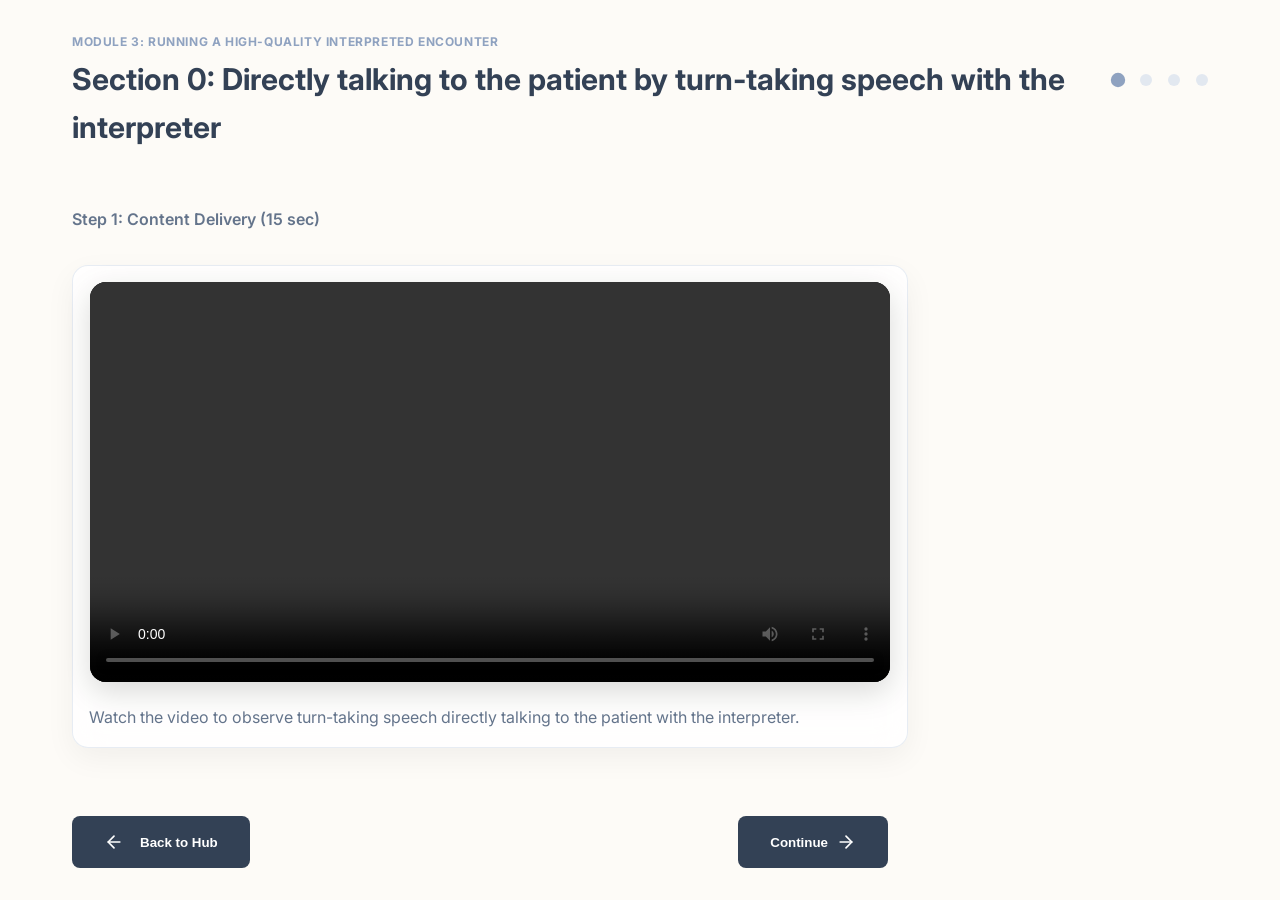
==== commit dea783ab: "fix(html): restore side-by-side green and blue Notes layout, correctly inject Planning a Session blo" ====
--- a/submodule1.html
+++ b/submodule1.html
@@ -132,9 +132,43 @@
                         style="align-self: flex-start; background: rgba(30, 58, 138, 0.1); color: #1e40af; padding: 0.3rem 0.8rem; border-radius: 20px; font-weight: 700; font-size: 0.75rem; text-transform: uppercase; letter-spacing: 0.5px; margin-bottom: 1.5rem; border: 1px solid rgba(30, 58, 138, 0.3);">
                         Only Follow at Actions
                     </div>
+                    <div id="note-sec1-step1" style="display: none; margin-bottom: 1.5rem; opacity: 0; transition: opacity 0.5s ease-in;">
+                        <h4 style="color: #1e3a8a; margin-bottom: 1rem; font-size: 1.15rem; border-bottom: 2px solid #dbeafe; padding-bottom: 0.6rem;">
+                            Planning a Session
+                        </h4>
+                        <div class="hover-note-line" style="margin-bottom: 0.2rem;">
+                            <p style="color: #1e3a8a; font-size: 1rem; line-height: 1.5; font-weight: 500; margin: 0;">
+                                A successful planning of an interpreted session should cover:
+                            </p>
+                            <button class="add-note-btn" title="Add note">+</button>
+                            <textarea class="inline-user-note hidden" id="userNotePlan-1" placeholder="Add personal note..."></textarea>
+                        </div>
+
+                        <ul style="margin-top: 0.5rem; padding-left: 1.4rem; font-size: 0.95rem; line-height: 1.6; font-weight: 500; color: #1e3a8a;">
+                            <li class="hover-note-line" style="margin-bottom: 0.4rem;">
+                                <span><strong>Session Context:</strong> Reason for the visit and medical history.</span>
+                                <button class="add-note-btn" title="Add note">+</button>
+                                <textarea class="inline-user-note hidden" id="userNotePlan-2" placeholder="Add personal note..."></textarea>
+                            </li>
+                            <li class="hover-note-line" style="margin-bottom: 0.4rem;">
+                                <span><strong>Logistics:</strong> Modality (in-person, video, phone) and room setup.</span>
+                                <button class="add-note-btn" title="Add note">+</button>
+                                <textarea class="inline-user-note hidden" id="userNotePlan-3" placeholder="Add personal note..."></textarea>
+                            </li>
+                            <li class="hover-note-line" style="margin-bottom: 0.4rem;">
+                                <span><strong>Roles & Expectations:</strong> Clarifying how the encounter will be patterned.</span>
+                                <button class="add-note-btn" title="Add note">+</button>
+                                <textarea class="inline-user-note hidden" id="userNotePlan-4" placeholder="Add personal note..."></textarea>
+                            </li>
+                        </ul>
+                    </div>
+
+                    <div id="note-sec2-step3" style="display: none; opacity: 0; transition: opacity 0.5s ease-in;">
+
 
                     <h4
                         style="color: #1e3a8a; margin-bottom: 1rem; font-size: 1.15rem; border-bottom: 2px solid #dbeafe; padding-bottom: 0.6rem;">
+                        Pre-briefing</h4>
                         <div class="hover-note-line" style="margin-bottom: 0.2rem;">
                             <p style="color: #1e3a8a; font-size: 1rem; line-height: 1.5; font-weight: 500; margin: 0;">
                                 A successful pre-briefing with interpreters should cover:
@@ -178,6 +212,8 @@
                                     placeholder="Add personal note..."></textarea>
                             </li>
                         </ul>
+
+                                                </div>
 
                         <div
                             style="margin-top: 1.5rem; background: #eff6ff; padding: 1.2rem; border-radius: 8px; border: 1px solid #bfdbfe; position: relative;">
@@ -191,57 +227,59 @@
                                 rules upfront to ensure a smooth flow."
                             </p>
                         </div>
-                </div>
-
-                <div id="sec3PatientNotes"
-                    style="display: none; margin-top: 1.5rem; opacity: 0; transition: opacity 0.5s ease-in;">
-                    <h4
-                        style="color: #1e3a8a; margin-bottom: 1rem; font-size: 1.15rem; border-bottom: 2px solid #dbeafe; padding-bottom: 0.6rem;">
-                        Pre-briefing with the patient
-                    </h4>
-                    <div class="hover-note-line" style="margin-bottom: 0.2rem;">
-                        <p style="color: #1e3a8a; font-size: 1rem; line-height: 1.5; font-weight: 500; margin: 0;">
-                            Good pre-briefing with the patient should FIRST confirm the interpretation method and
-                            devices usage:
-                        </p>
-                        <button class="add-note-btn" title="Add note">+</button>
-                        <textarea class="inline-user-note hidden" id="userNotePat-1"
-                            placeholder="Add personal note..."></textarea>
-                    </div>
-
-                    <ul
-                        style="margin-top: 0.5rem; padding-left: 1.4rem; font-size: 0.95rem; line-height: 1.6; font-weight: 500; color: #1e3a8a;">
-                        <li class="hover-note-line" style="margin-bottom: 0.4rem;">
-                            <span><strong>Interpretation:</strong> Introduce names of the nurse and the
-                                interpreter.</span>
-                            <button class="add-note-btn" title="Add note">+</button>
-                            <textarea class="inline-user-note hidden" id="userNotePat-2"
-                                placeholder="Add personal note..."></textarea>
-                        </li>
-                        <li class="hover-note-line" style="margin-bottom: 0.4rem;">
-                            <span><strong>Turn-taking rules:</strong> Keep sentences short and pause for
-                                interpreting.</span>
-                            <button class="add-note-btn" title="Add note">+</button>
-                            <textarea class="inline-user-note hidden" id="userNotePat-3"
-                                placeholder="Add personal note..."></textarea>
-                        </li>
-                        <li class="hover-note-line" style="margin-bottom: 0.4rem;">
-                            <span><strong>Devices usage:</strong> Explain how to use the devices to listen and
-                                speak.</span>
-                            <button class="add-note-btn" title="Add note">+</button>
-                            <textarea class="inline-user-note hidden" id="userNotePat-4"
-                                placeholder="Add personal note..."></textarea>
-                        </li>
-                    </ul>
-                    <div id="sec3PatientNotesSuggestion"
-                        style="display: none; margin-top: 1.5rem; background: #eff6ff; padding: 1.2rem; border-radius: 8px; border: 1px solid #bfdbfe; position: relative;">
-                        <span
-                            style="position: absolute; top: -10px; left: 15px; background: #eff6ff; padding: 0 8px; font-size: 0.75rem; text-transform: uppercase; font-weight: 700; color: #1e3a8a; border: 1px solid #bfdbfe; border-radius: 10px;">AI
-                            Personalized Feedback</span>
-                        <p id="sec3PatientNotesFeedbackText"
-                            style="font-size: 0.95rem; color: #172554; margin: 0; font-style: italic;">
-                        </p>
-                    </div>
+
+                        <div id="sec3PatientNotes"
+                            style="display: none; margin-top: 1.5rem; opacity: 0; transition: opacity 0.5s ease-in;">
+                            <h4
+                                style="color: #1e3a8a; margin-bottom: 1rem; font-size: 1.15rem; border-bottom: 2px solid #dbeafe; padding-bottom: 0.6rem;">
+                                Pre-briefing with the patient
+                            </h4>
+                            <div class="hover-note-line" style="margin-bottom: 0.2rem;">
+                                <p
+                                    style="color: #1e3a8a; font-size: 1rem; line-height: 1.5; font-weight: 500; margin: 0;">
+                                    Good pre-briefing with the patient should FIRST confirm the interpretation method
+                                    and
+                                    devices usage:
+                                </p>
+                                <button class="add-note-btn" title="Add note">+</button>
+                                <textarea class="inline-user-note hidden" id="userNotePat-1"
+                                    placeholder="Add personal note..."></textarea>
+                            </div>
+
+                            <ul
+                                style="margin-top: 0.5rem; padding-left: 1.4rem; font-size: 0.95rem; line-height: 1.6; font-weight: 500; color: #1e3a8a;">
+                                <li class="hover-note-line" style="margin-bottom: 0.4rem;">
+                                    <span><strong>Interpretation:</strong> Introduce names of the nurse and the
+                                        interpreter.</span>
+                                    <button class="add-note-btn" title="Add note">+</button>
+                                    <textarea class="inline-user-note hidden" id="userNotePat-2"
+                                        placeholder="Add personal note..."></textarea>
+                                </li>
+                                <li class="hover-note-line" style="margin-bottom: 0.4rem;">
+                                    <span><strong>Turn-taking rules:</strong> Keep sentences short and pause for
+                                        interpreting.</span>
+                                    <button class="add-note-btn" title="Add note">+</button>
+                                    <textarea class="inline-user-note hidden" id="userNotePat-3"
+                                        placeholder="Add personal note..."></textarea>
+                                </li>
+                                <li class="hover-note-line" style="margin-bottom: 0.4rem;">
+                                    <span><strong>Devices usage:</strong> Explain how to use the devices to listen and
+                                        speak.</span>
+                                    <button class="add-note-btn" title="Add note">+</button>
+                                    <textarea class="inline-user-note hidden" id="userNotePat-4"
+                                        placeholder="Add personal note..."></textarea>
+                                </li>
+                            </ul>
+                            <div id="sec3PatientNotesSuggestion"
+                                style="display: none; margin-top: 1.5rem; background: #eff6ff; padding: 1.2rem; border-radius: 8px; border: 1px solid #bfdbfe; position: relative;">
+                                <span
+                                    style="position: absolute; top: -10px; left: 15px; background: #eff6ff; padding: 0 8px; font-size: 0.75rem; text-transform: uppercase; font-weight: 700; color: #1e3a8a; border: 1px solid #bfdbfe; border-radius: 10px;">AI
+                                    Personalized Feedback</span>
+                                <p id="sec3PatientNotesFeedbackText"
+                                    style="font-size: 0.95rem; color: #172554; margin: 0; font-style: italic;">
+                                </p>
+                            </div>
+                        </div>
                 </div>
             </div>
         </div>
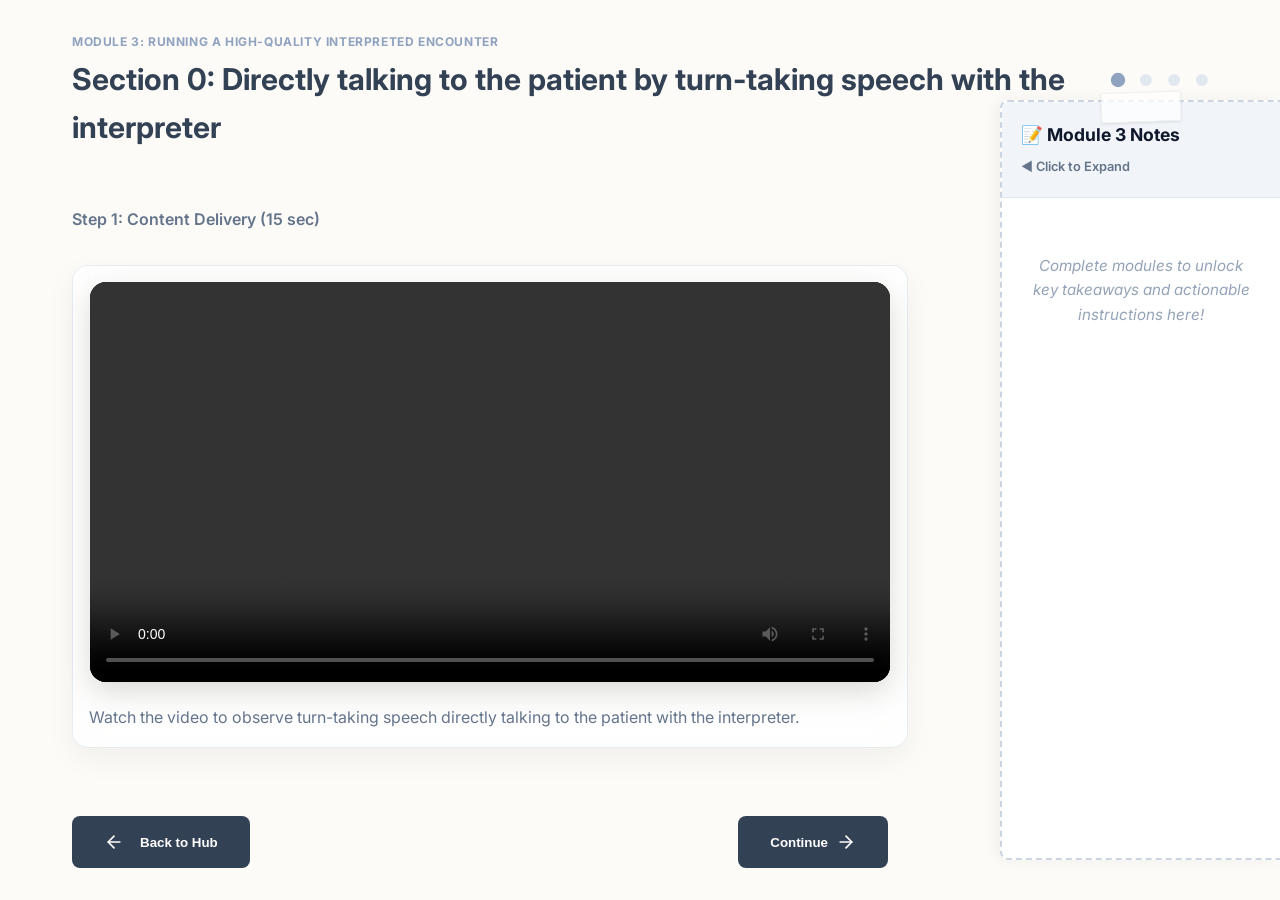
==== commit 9c6c07ad: "fix(html): show globalNotes panel in submodules by default" ====
--- a/submodule1.html
+++ b/submodule1.html
@@ -33,7 +33,7 @@
 
         <!-- Global Notes Panel (Hidden inherently until unlocked) -->
         <div id="globalNotes" class="notes-panel collapsed"
-            style="position: fixed; top: 100px; right: 0; width: 280px; bottom: 40px; background: white; border-left: 2px dashed #cbd5e1; border-top: 2px dashed #cbd5e1; border-bottom: 2px dashed #cbd5e1; border-radius: 8px 0 0 8px; transition: width 0.4s cubic-bezier(0.4, 0, 0.2, 1); display: flex; flex-direction: column; box-shadow: -4px 0 15px rgba(0,0,0,0.05); z-index: 100; display: none;">
+            style="position: fixed; top: 100px; right: 0; width: 280px; bottom: 40px; background: white; border-left: 2px dashed #cbd5e1; border-top: 2px dashed #cbd5e1; border-bottom: 2px dashed #cbd5e1; border-radius: 8px 0 0 8px; transition: width 0.4s cubic-bezier(0.4, 0, 0.2, 1); display: flex; flex-direction: column; box-shadow: -4px 0 15px rgba(0,0,0,0.05); z-index: 100;">
 
             <!-- Fake tape -->
             <div
